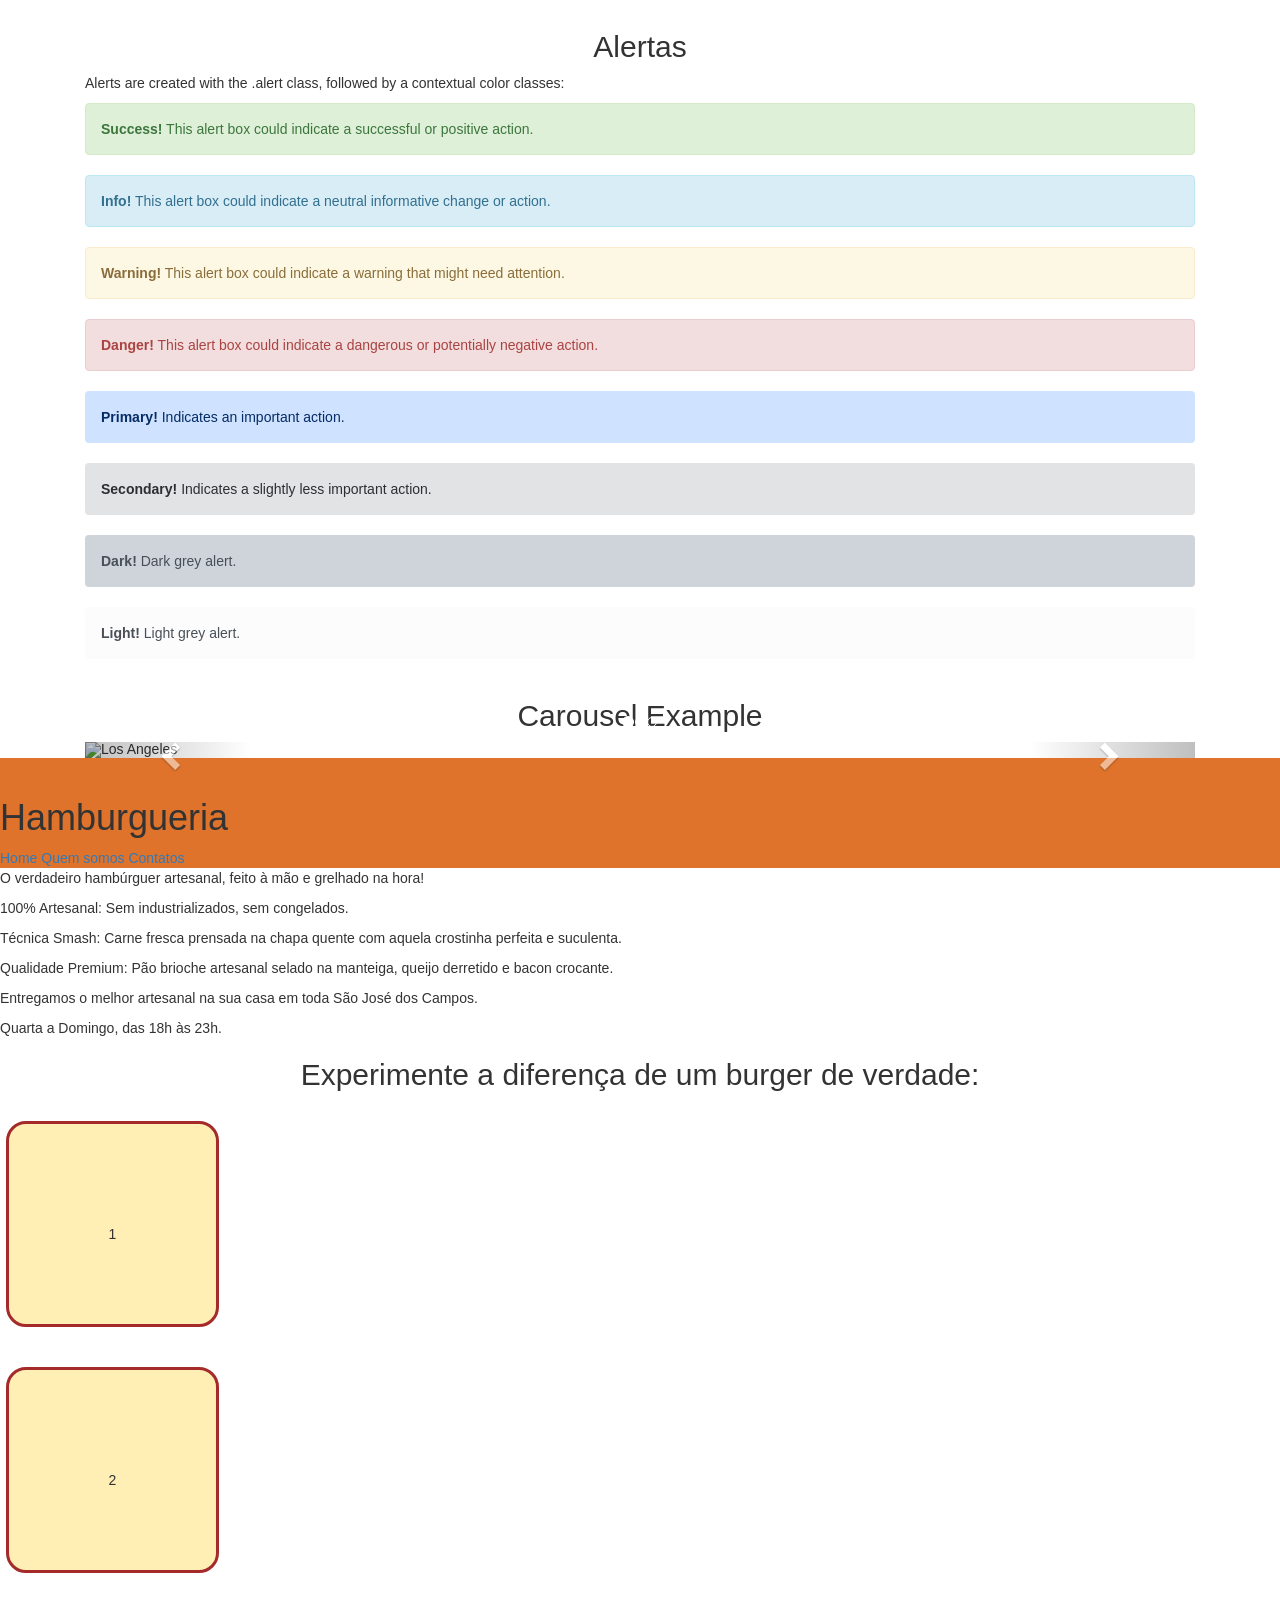
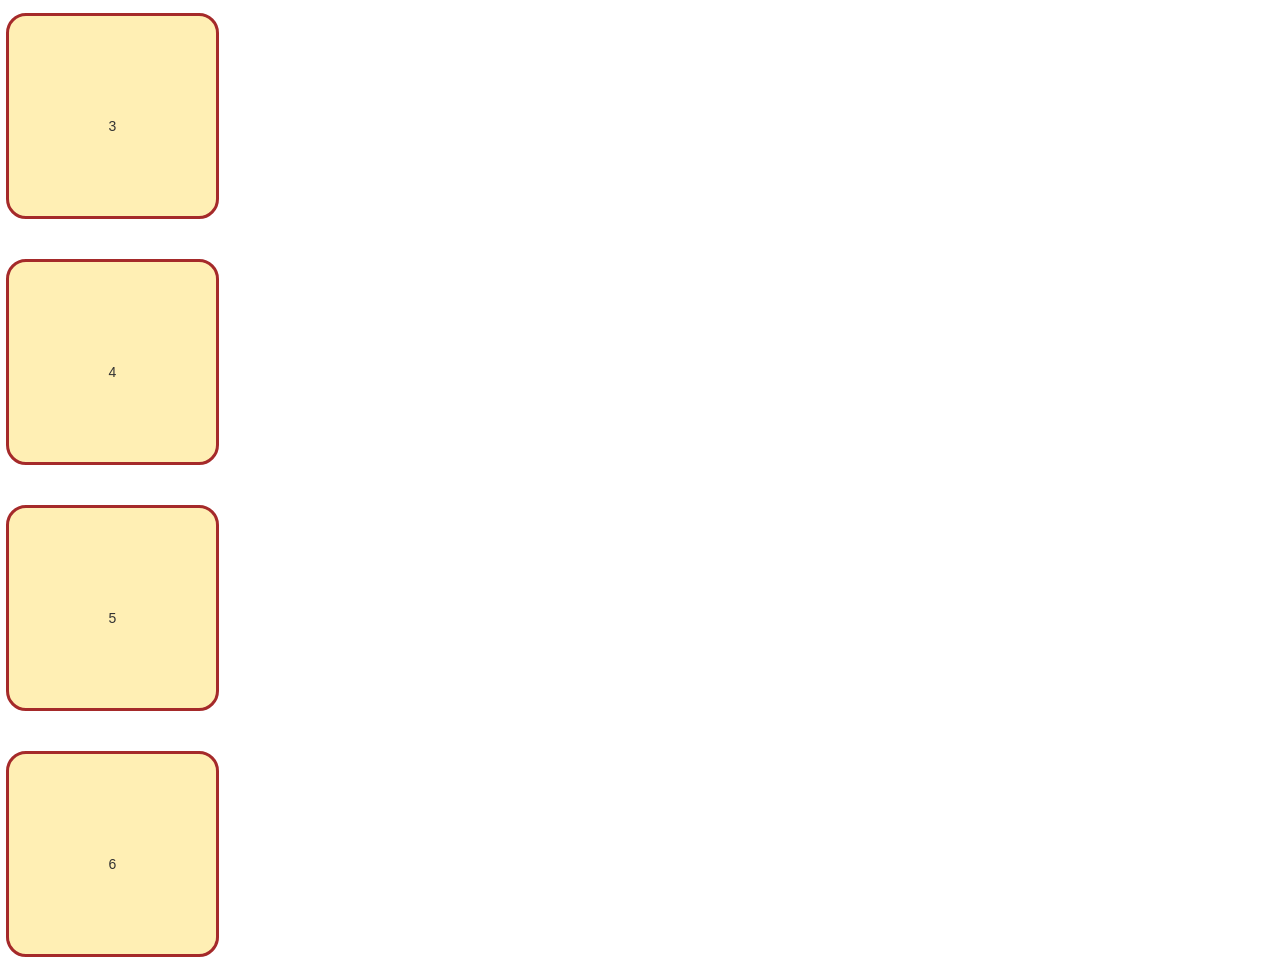
==== index.html @ c80328f2 "adicionando os primeiros bootstrap" ====
<!DOCTYPE html>
<html lang="en">

<head>
    <meta charset="UTF-8">
    <meta name="viewport" content="width=device-width, initial-scale=1.0">
    <title>Document</title>
    <link rel="stylesheet" href="style.css">

    <title>Bootstrap Example</title>
    <meta charset="utf-8">
    <meta name="viewport" content="width=device-width, initial-scale=1">
    <link href="https://cdn.jsdelivr.net/npm/bootstrap@5.3.8/dist/css/bootstrap.min.css" rel="stylesheet">
    <script src="https://cdn.jsdelivr.net/npm/bootstrap@5.3.8/dist/js/bootstrap.bundle.min.js"></script>

    <title>Bootstrap Example</title>
    <meta charset="utf-8">
    <meta name="viewport" content="width=device-width, initial-scale=1">
    <link rel="stylesheet" href="https://maxcdn.bootstrapcdn.com/bootstrap/3.4.1/css/bootstrap.min.css">
    <script src="https://ajax.googleapis.com/ajax/libs/jquery/3.7.1/jquery.min.js"></script>
    <script src="https://maxcdn.bootstrapcdn.com/bootstrap/3.4.1/js/bootstrap.min.js"></script>
</head>

<body>
    <div class="container mt-3">
        <h2>Alertas</h2>
        <p>Alerts are created with the .alert class, followed by a contextual color classes:</p>
        <div class="alert alert-success">
            <strong>Success!</strong> This alert box could indicate a successful or positive action.
        </div>
        <div class="alert alert-info">
            <strong>Info!</strong> This alert box could indicate a neutral informative change or action.
        </div>
        <div class="alert alert-warning">
            <strong>Warning!</strong> This alert box could indicate a warning that might need attention.
        </div>
        <div class="alert alert-danger">
            <strong>Danger!</strong> This alert box could indicate a dangerous or potentially negative action.
        </div>
        <div class="alert alert-primary">
            <strong>Primary!</strong> Indicates an important action.
        </div>
        <div class="alert alert-secondary">
            <strong>Secondary!</strong> Indicates a slightly less important action.
        </div>
        <div class="alert alert-dark">
            <strong>Dark!</strong> Dark grey alert.
        </div>
        <div class="alert alert-light">
            <strong>Light!</strong> Light grey alert.
        </div>
    </div>

    <div class="container">
        <h2>Carousel Example</h2>
        <div id="myCarousel" class="carousel slide" data-ride="carousel">
            <!-- Indicators -->
            <ol class="carousel-indicators">
                <li data-target="#myCarousel" data-slide-to="0" class="active"></li>
                <li data-target="#myCarousel" data-slide-to="1"></li>
                <li data-target="#myCarousel" data-slide-to="2"></li>
            </ol>

            <!-- Wrapper for slides -->
            <div class="carousel-inner">

                <div class="item active">
                    <img src="la.jpg" alt="Los Angeles" style="width:100%;">
                    <div class="carousel-caption">
                        <h3>Los Angeles</h3>
                        <p>LA is always so much fun!</p>
                    </div>
                </div>

                <div class="item">
                    <img src="chicago.jpg" alt="Chicago" style="width:100%;">
                    <div class="carousel-caption">
                        <h3>Chicago</h3>
                        <p>Thank you, Chicago!</p>
                    </div>
                </div>

                <div class="item">
                    <img src="ny.jpg" alt="New York" style="width:100%;">
                    <div class="carousel-caption">
                        <h3>New York</h3>
                        <p>We love the Big Apple!</p>
                    </div>
                </div>

            </div>

            <!-- Left and right controls -->
            <a class="left carousel-control" href="#myCarousel" data-slide="prev">
                <span class="glyphicon glyphicon-chevron-left"></span>
                <span class="sr-only">Previous</span>
            </a>
            <a class="right carousel-control" href="#myCarousel" data-slide="next">
                <span class="glyphicon glyphicon-chevron-right"></span>
                <span class="sr-only">Next</span>
            </a>
        </div>
    </div>

    <header>
        <figure>
            <img src="" alt="">
            <h1>Hamburgueria</h1>
        </figure>
        <nav>
            <a href="#">Home</a>
            <a href="quem_somos.html">Quem somos</a>
            <a href="contatos.html">Contatos</a>
        </nav>
    </header>

    <main>
        <figure>
            <p>O verdadeiro hambúrguer artesanal, feito à mão e grelhado na hora!</p>
            <p>100% Artesanal: Sem industrializados, sem congelados.</p>
            <p>Técnica Smash: Carne fresca prensada na chapa quente com aquela crostinha perfeita e suculenta.</p>
            <p>Qualidade Premium: Pão brioche artesanal selado na manteiga, queijo derretido e bacon crocante.</p>
            <p>Entregamos o melhor artesanal na sua casa em toda São José dos Campos.</p>
            <p>Quarta a Domingo, das 18h às 23h.</p>
            <h2>Experimente a diferença de um burger de verdade:</h2>
        </figure>

        <section class="cards">
            <div>
                1
            </div>
            <div>
                2
            </div>
            <div>
                3
            </div>
            <div>
                4
            </div>
            <div>
                5
            </div>
            <div>
                6
            </div>
        </section>



    </main>

</body>

</html>
---- style.css ----
body{
    background-color: rgb(255, 254, 209);
    border: 2px;
    max-width: 100%;
    margin: 0 auto; 
}

header{
    background-color: rgb(223, 115, 43);
    display: flex;
    justify-content: space-between;
    align-items: center;
}

nav{
    color: black;
}

h1{ /* aqui é o título Hamburgueria*/
    display: center;
    margin: 40px
}

section > div{
    background-color: rgb(255, 239, 180);
    border: 3px solid brown;
    padding: 100px;
    margin: 20px;
    height: 50px; 
    border-radius: 20px;
    text-align: center;
}

.cards{
    display: flex;
    justify-content: center;
    flex-wrap: wrap;
    max-width: 225px;
}

h2{
    text-align: center;
}
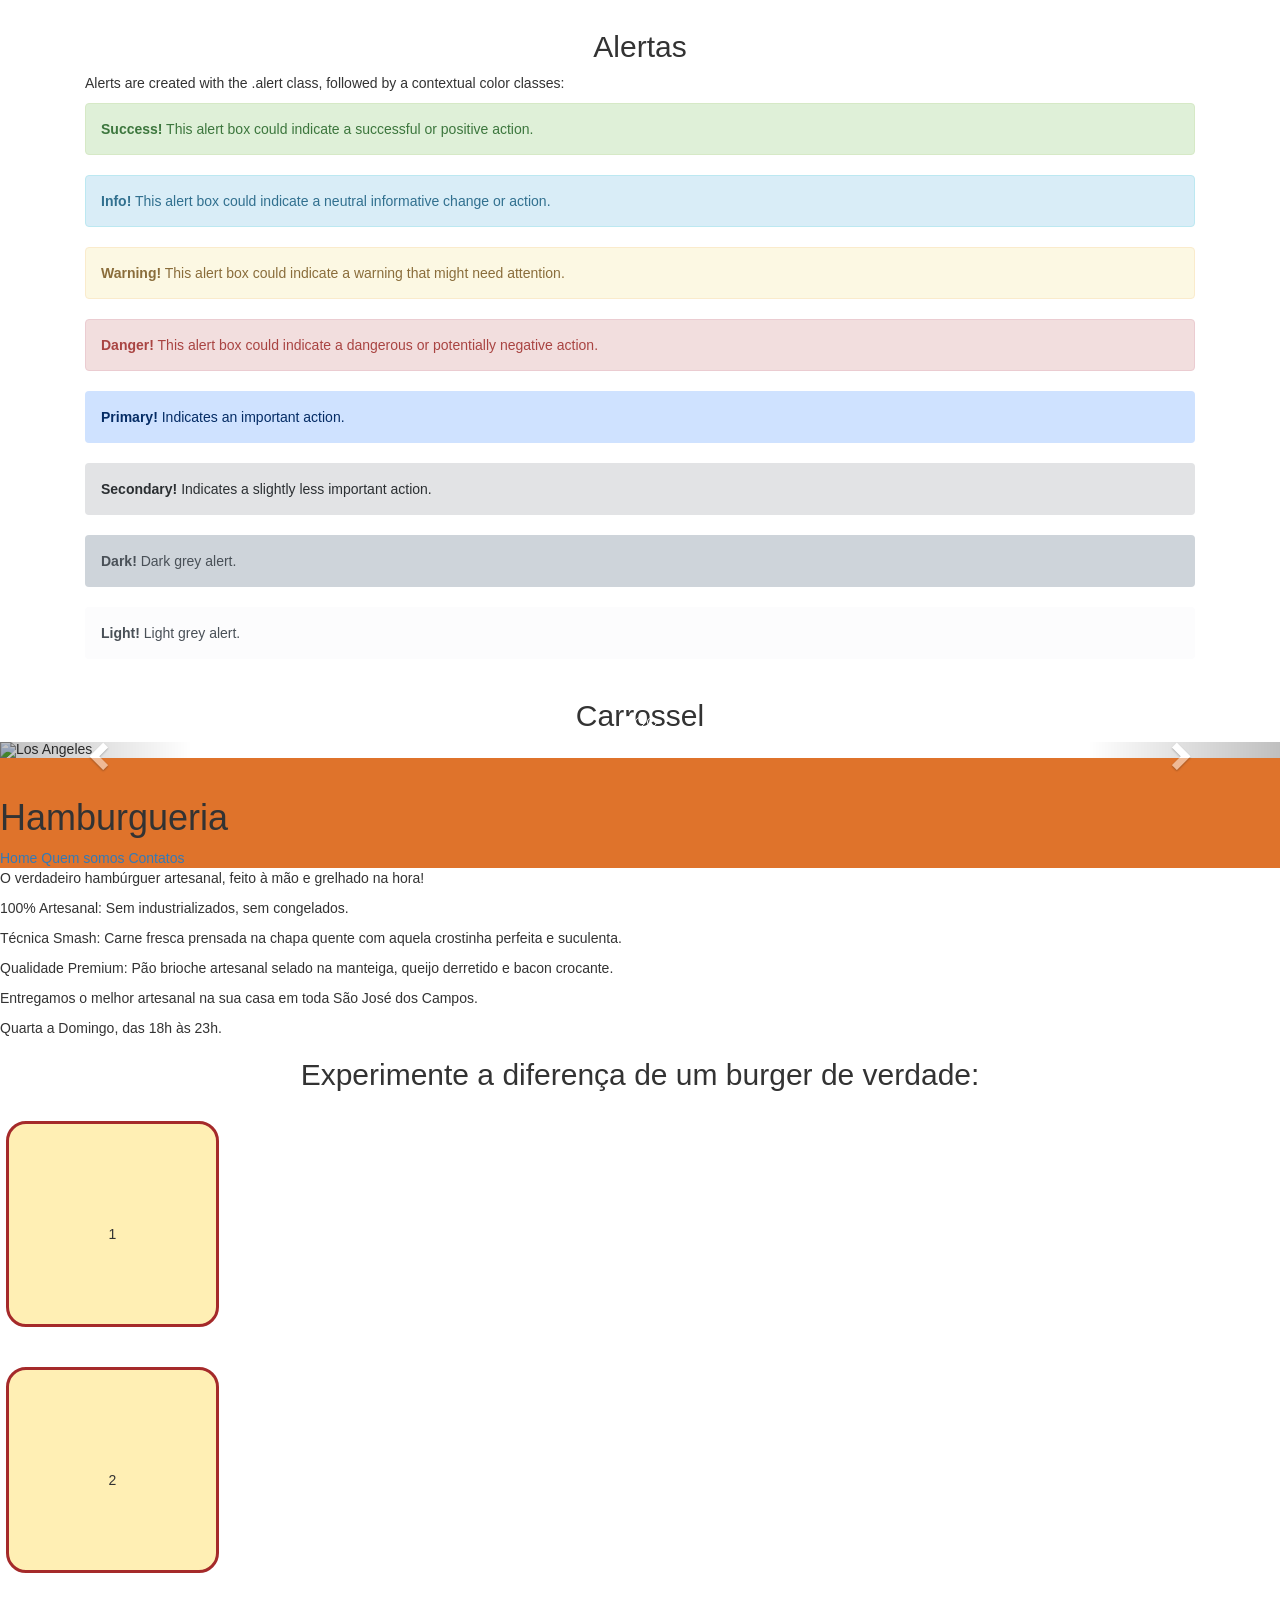
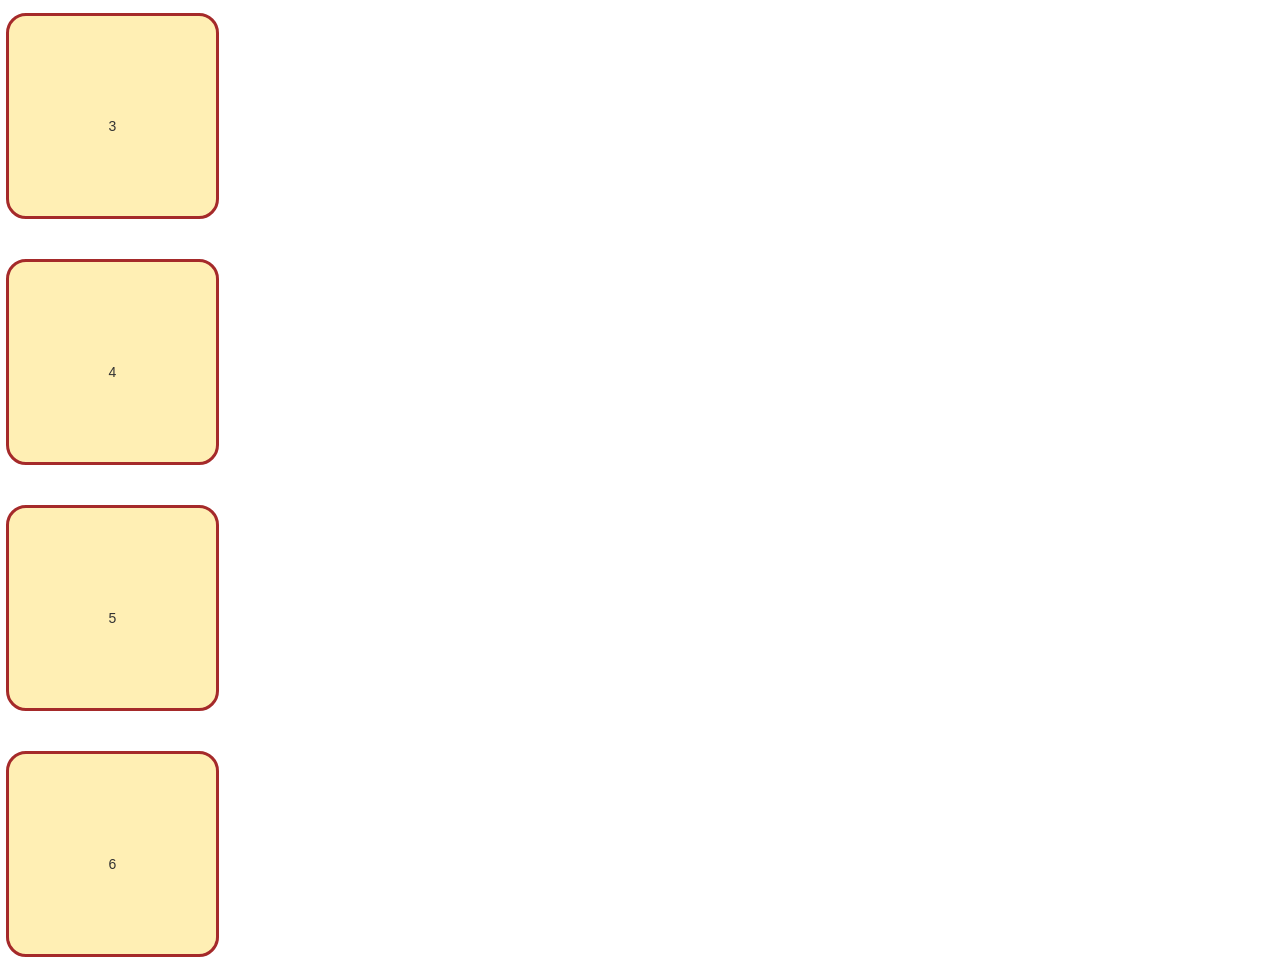
==== commit cc9ad550: "atualização" ====
--- a/index.html
+++ b/index.html
@@ -30,7 +30,7 @@
         </div>
         <div class="alert alert-info">
             <strong>Info!</strong> This alert box could indicate a neutral informative change or action.
-        </div>
+        </div> 
         <div class="alert alert-warning">
             <strong>Warning!</strong> This alert box could indicate a warning that might need attention.
         </div>
@@ -44,15 +44,15 @@
             <strong>Secondary!</strong> Indicates a slightly less important action.
         </div>
         <div class="alert alert-dark">
-            <strong>Dark!</strong> Dark grey alert.
+            <strong>Dark!</strong> Dark grey alert. 
         </div>
         <div class="alert alert-light">
             <strong>Light!</strong> Light grey alert.
         </div>
     </div>
 
-    <div class="container">
-        <h2>Carousel Example</h2>
+    <div class="carrossel"  > 
+        <h2>Carrossel</h2>
         <div id="myCarousel" class="carousel slide" data-ride="carousel">
             <!-- Indicators -->
             <ol class="carousel-indicators">
@@ -114,7 +114,7 @@
         </nav>
     </header>
 
-    <main>
+    <main> 
         <figure>
             <p>O verdadeiro hambúrguer artesanal, feito à mão e grelhado na hora!</p>
             <p>100% Artesanal: Sem industrializados, sem congelados.</p>
--- a/style.css
+++ b/style.css
@@ -15,6 +15,8 @@
 nav{
     color: black;
 }
+
+/*body.carrossel{}*/
 
 h1{ /* aqui é o título Hamburgueria*/
     display: center;
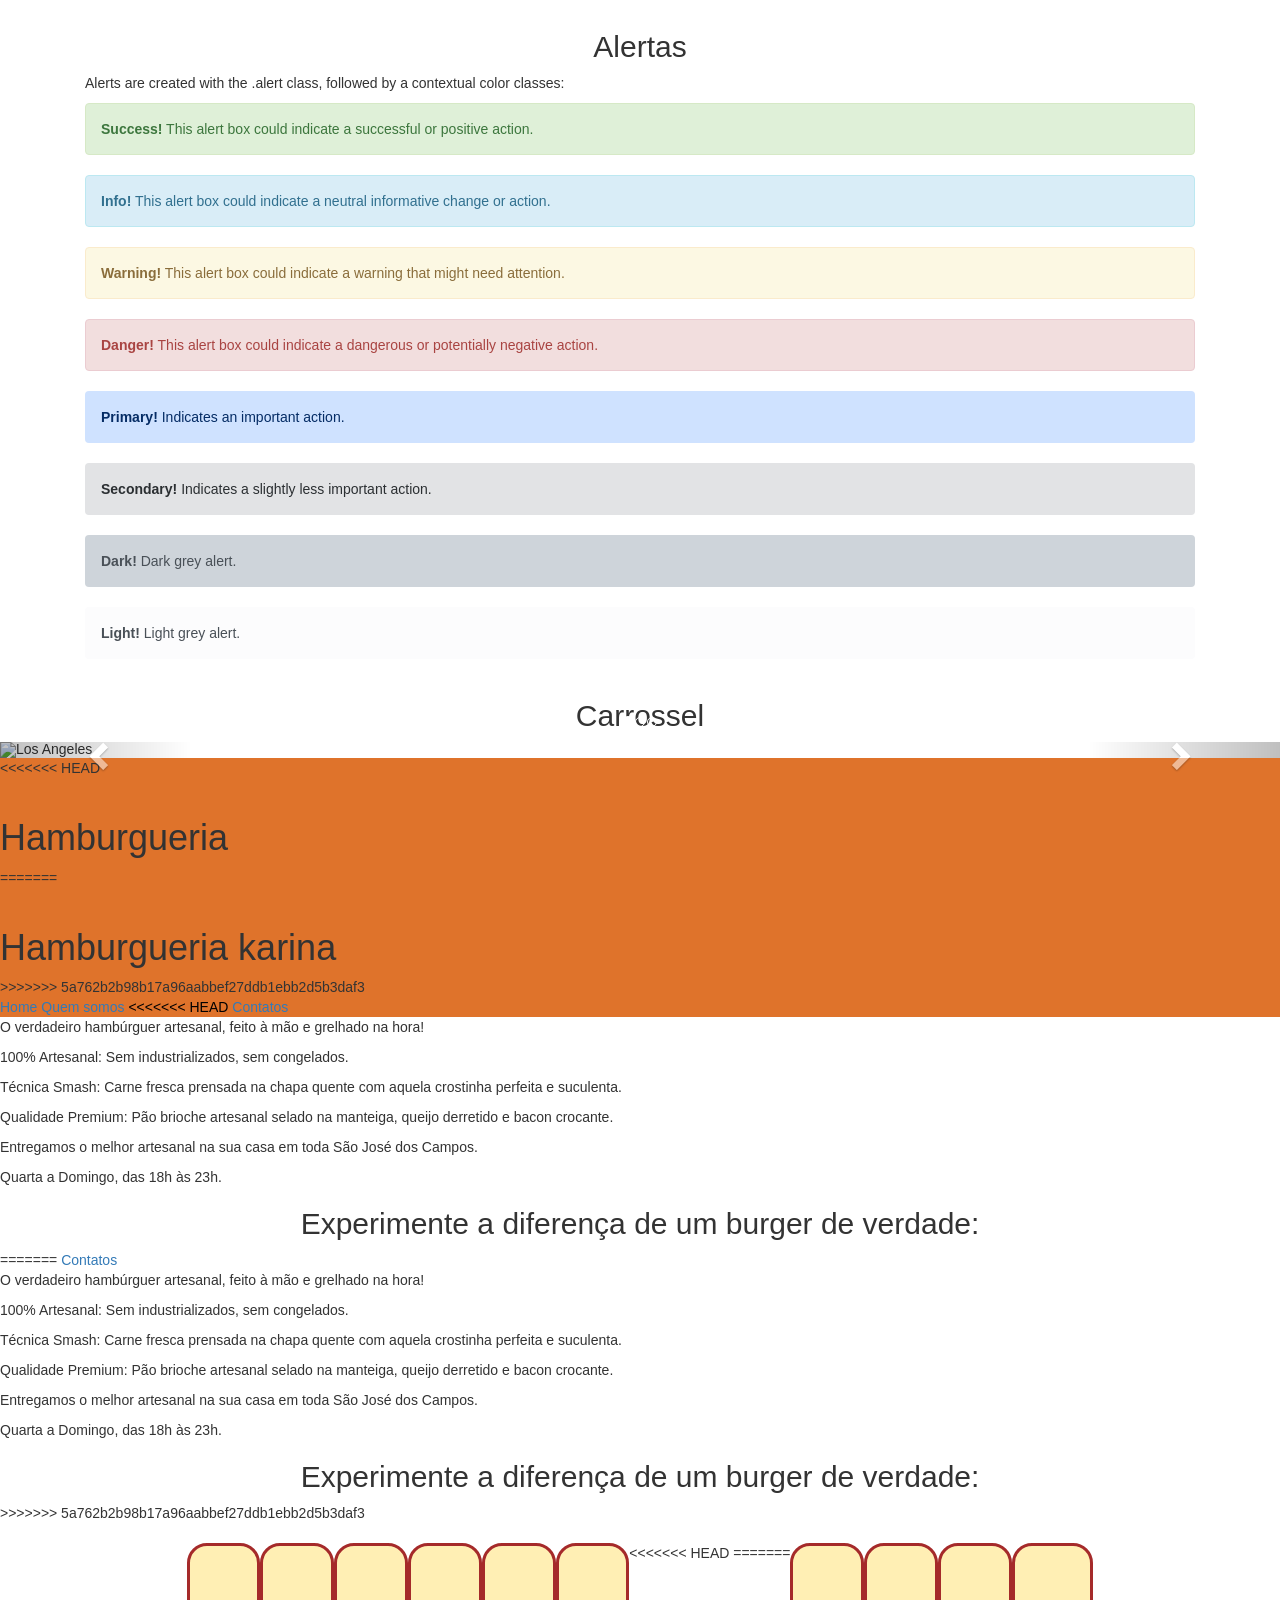
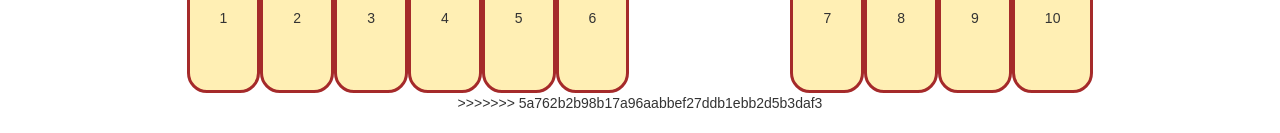
==== commit 987d2ef1: "resolvendo conflitos mantendo codespaces" ====
--- a/index.html
+++ b/index.html
@@ -103,13 +103,20 @@
     </div>
 
     <header>
+<<<<<<< HEAD
         <figure>
             <img src="" alt="">
             <h1>Hamburgueria</h1>
+=======
+        <figure> 
+            <img src="" alt=""> 
+            <h1>Hamburgueria karina</h1>
+>>>>>>> 5a762b2b98b17a96aabbef27ddb1ebb2d5b3daf3
         </figure>
         <nav>
             <a href="#">Home</a>
             <a href="quem_somos.html">Quem somos</a>
+<<<<<<< HEAD
             <a href="contatos.html">Contatos</a>
         </nav>
     </header>
@@ -125,6 +132,22 @@
             <h2>Experimente a diferença de um burger de verdade:</h2>
         </figure>
 
+=======
+            <a href="contatos.html">Contatos</a>    
+        </nav>
+    </header>
+    <main>
+        <figure>
+            <p>O verdadeiro hambúrguer artesanal, feito à mão e grelhado na hora!</p>
+            <p>100% Artesanal: Sem industrializados, sem congelados.</p>
+            <p>Técnica Smash: Carne fresca prensada na chapa quente com aquela crostinha perfeita e suculenta.</p>
+            <p>Qualidade Premium: Pão brioche artesanal selado na manteiga, queijo derretido e bacon crocante.</p>
+            <p>Entregamos o melhor artesanal na sua casa em toda São José dos Campos.</p>
+            <p>Quarta a Domingo, das 18h às 23h.</p>
+            <h2>Experimente a diferença de um burger de verdade:</h2>
+        </figure> 
+
+>>>>>>> 5a762b2b98b17a96aabbef27ddb1ebb2d5b3daf3
         <section class="cards">
             <div>
                 1
@@ -144,6 +167,21 @@
             <div>
                 6
             </div>
+<<<<<<< HEAD
+=======
+            <div>
+                7
+            </div>
+            <div>
+                8
+            </div>
+            <div>
+                9
+            </div>
+            <div>
+                10
+            </div>
+>>>>>>> 5a762b2b98b17a96aabbef27ddb1ebb2d5b3daf3
         </section>
 
 
--- a/style.css
+++ b/style.css
@@ -16,8 +16,11 @@
     color: black;
 }
 
+<<<<<<< HEAD
 /*body.carrossel{}*/
 
+=======
+>>>>>>> 5a762b2b98b17a96aabbef27ddb1ebb2d5b3daf3
 h1{ /* aqui é o título Hamburgueria*/
     display: center;
     margin: 40px
@@ -26,20 +29,42 @@
 section > div{
     background-color: rgb(255, 239, 180);
     border: 3px solid brown;
+<<<<<<< HEAD
     padding: 100px;
+=======
+>>>>>>> 5a762b2b98b17a96aabbef27ddb1ebb2d5b3daf3
     margin: 20px;
     height: 50px; 
     border-radius: 20px;
     text-align: center;
+<<<<<<< HEAD
+=======
+    width: 150px;
+    height: 150px; 
+    padding: 30px; 
+    display: flex;
+    align-items: center; 
+    justify-content: center; 
+>>>>>>> 5a762b2b98b17a96aabbef27ddb1ebb2d5b3daf3
 }
 
 .cards{
     display: flex;
     justify-content: center;
     flex-wrap: wrap;
+<<<<<<< HEAD
     max-width: 225px;
+=======
+    gap: 20px; 
+    margin: 0 auto;
+    padding: 20px;
+>>>>>>> 5a762b2b98b17a96aabbef27ddb1ebb2d5b3daf3
 }
 
 h2{
     text-align: center;
-}+<<<<<<< HEAD
+}
+=======
+}
+>>>>>>> 5a762b2b98b17a96aabbef27ddb1ebb2d5b3daf3
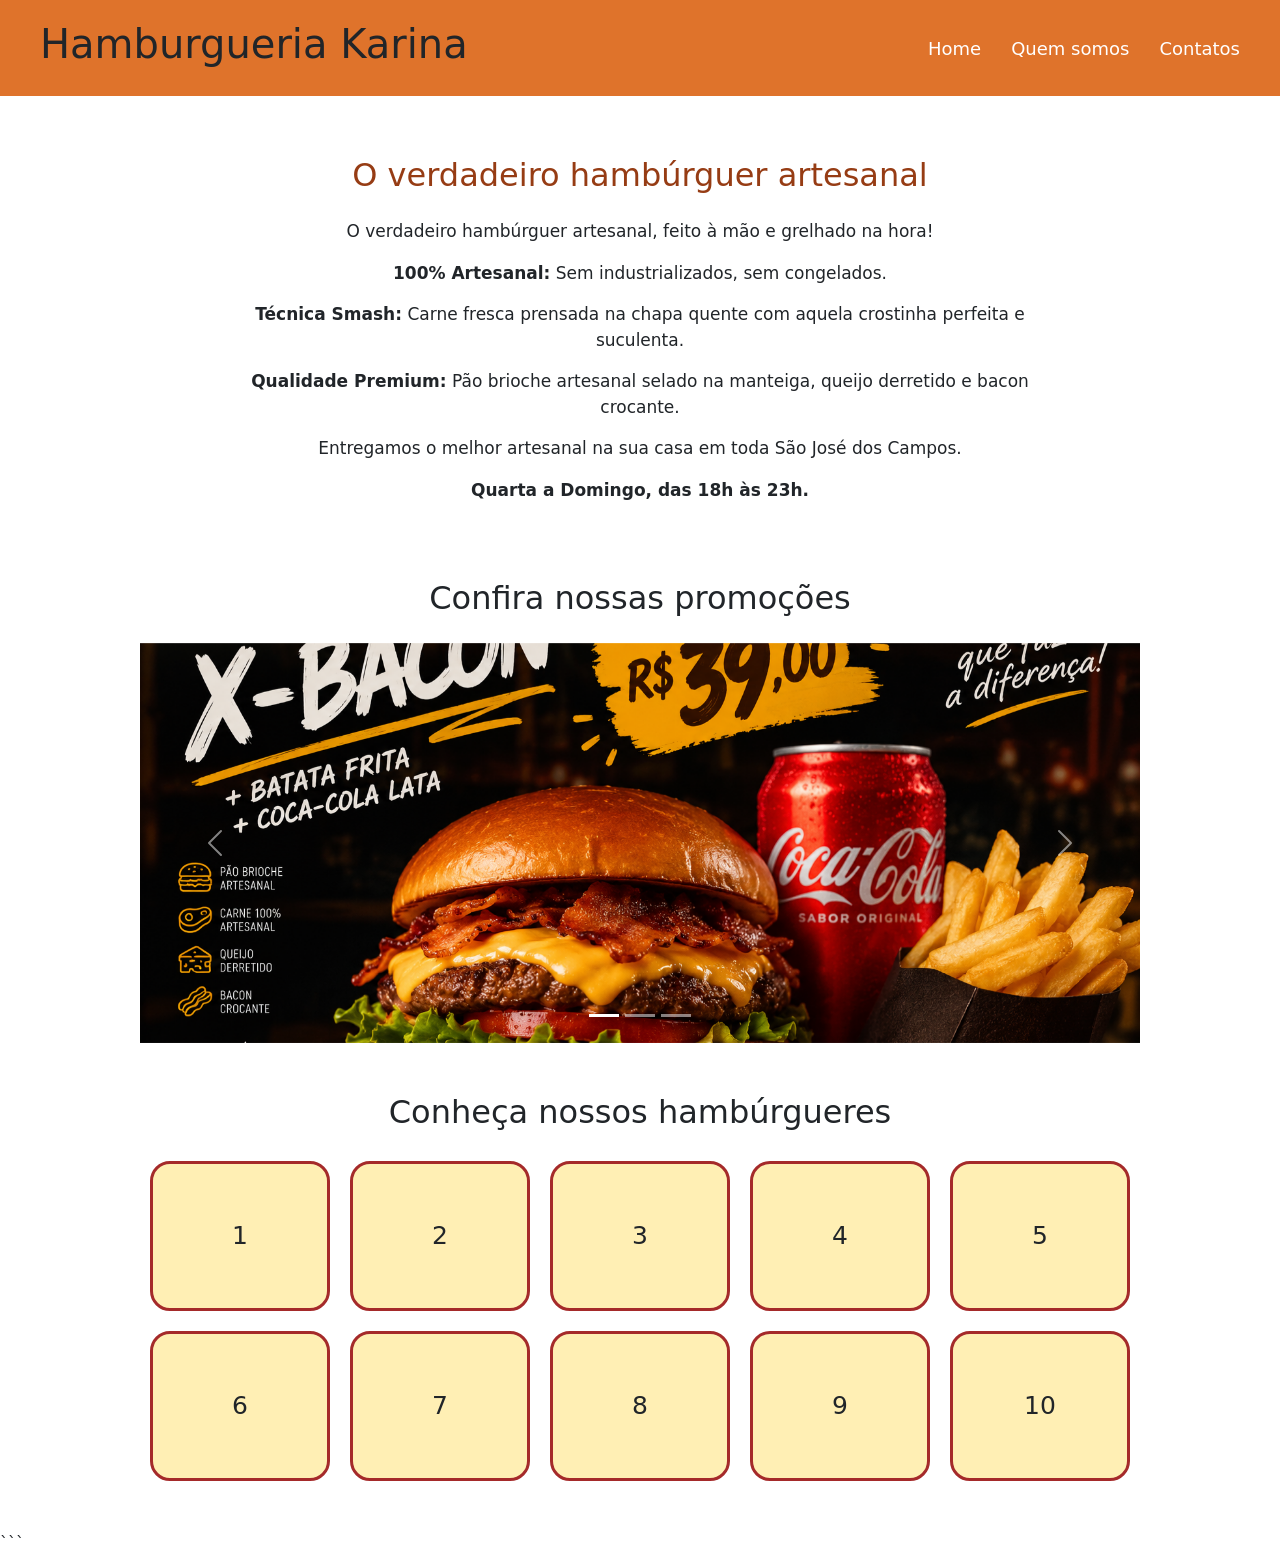
==== commit 8aee4870: "img" ====
--- a/index.html
+++ b/index.html
@@ -1,193 +1,137 @@
 <!DOCTYPE html>
-<html lang="en">
+
+<html lang="pt-br">
 
 <head>
     <meta charset="UTF-8">
     <meta name="viewport" content="width=device-width, initial-scale=1.0">
-    <title>Document</title>
-    <link rel="stylesheet" href="style.css">
 
-    <title>Bootstrap Example</title>
-    <meta charset="utf-8">
-    <meta name="viewport" content="width=device-width, initial-scale=1">
-    <link href="https://cdn.jsdelivr.net/npm/bootstrap@5.3.8/dist/css/bootstrap.min.css" rel="stylesheet">
-    <script src="https://cdn.jsdelivr.net/npm/bootstrap@5.3.8/dist/js/bootstrap.bundle.min.js"></script>
 
-    <title>Bootstrap Example</title>
-    <meta charset="utf-8">
-    <meta name="viewport" content="width=device-width, initial-scale=1">
-    <link rel="stylesheet" href="https://maxcdn.bootstrapcdn.com/bootstrap/3.4.1/css/bootstrap.min.css">
-    <script src="https://ajax.googleapis.com/ajax/libs/jquery/3.7.1/jquery.min.js"></script>
-    <script src="https://maxcdn.bootstrapcdn.com/bootstrap/3.4.1/js/bootstrap.min.js"></script>
+<title>Hamburgueria</title>
+
+<link rel="stylesheet" href="style.css">
+
+<!-- Bootstrap -->
+<link href="https://cdn.jsdelivr.net/npm/bootstrap@5.3.8/dist/css/bootstrap.min.css" rel="stylesheet" >
+
+<script src="https://cdn.jsdelivr.net/npm/bootstrap@5.3.8/dist/js/bootstrap.bundle.min.js"></script>
+
 </head>
 
 <body>
-    <div class="container mt-3">
-        <h2>Alertas</h2>
-        <p>Alerts are created with the .alert class, followed by a contextual color classes:</p>
-        <div class="alert alert-success">
-            <strong>Success!</strong> This alert box could indicate a successful or positive action.
-        </div>
-        <div class="alert alert-info">
-            <strong>Info!</strong> This alert box could indicate a neutral informative change or action.
-        </div> 
-        <div class="alert alert-warning">
-            <strong>Warning!</strong> This alert box could indicate a warning that might need attention.
-        </div>
-        <div class="alert alert-danger">
-            <strong>Danger!</strong> This alert box could indicate a dangerous or potentially negative action.
-        </div>
-        <div class="alert alert-primary">
-            <strong>Primary!</strong> Indicates an important action.
-        </div>
-        <div class="alert alert-secondary">
-            <strong>Secondary!</strong> Indicates a slightly less important action.
-        </div>
-        <div class="alert alert-dark">
-            <strong>Dark!</strong> Dark grey alert. 
-        </div>
-        <div class="alert alert-light">
-            <strong>Light!</strong> Light grey alert.
-        </div>
+
+<header>
+
+    <div class="logo">
+        <h1>Hamburgueria Karina</h1>
     </div>
 
-    <div class="carrossel"  > 
-        <h2>Carrossel</h2>
-        <div id="myCarousel" class="carousel slide" data-ride="carousel">
-            <!-- Indicators -->
-            <ol class="carousel-indicators">
-                <li data-target="#myCarousel" data-slide-to="0" class="active"></li>
-                <li data-target="#myCarousel" data-slide-to="1"></li>
-                <li data-target="#myCarousel" data-slide-to="2"></li>
-            </ol>
+    <nav>
+        <a href="index.html">Home</a>
+        <a href="quem_somos.html">Quem somos</a>
+        <a href="contatos.html">Contatos</a>
+    </nav>
 
-            <!-- Wrapper for slides -->
+</header>
+
+
+<main>
+
+    <section class="apresentacao">
+
+        <h2>O verdadeiro hambúrguer artesanal</h2>
+
+        <p>O verdadeiro hambúrguer artesanal, feito à mão e grelhado na hora!</p>
+
+        <p><strong>100% Artesanal:</strong> Sem industrializados, sem congelados.</p>
+
+        <p><strong>Técnica Smash:</strong> Carne fresca prensada na chapa quente com aquela crostinha perfeita e suculenta.</p>
+
+        <p><strong>Qualidade Premium:</strong> Pão brioche artesanal selado na manteiga, queijo derretido e bacon crocante.</p>
+
+        <p>Entregamos o melhor artesanal na sua casa em toda São José dos Campos.</p>
+
+        <p><strong>Quarta a Domingo, das 18h às 23h.</strong></p>
+
+    </section>
+
+
+    <section class="carrossel">
+
+        <h2>Confira nossas promoções</h2>
+
+        <div id="myCarousel" class="carousel slide" data-bs-ride="carousel">
+
+            <div class="carousel-indicators">
+
+                <button type="button" data-bs-target="#myCarousel" data-bs-slide-to="0" class="active"></button>
+
+                <button type="button" data-bs-target="#myCarousel" data-bs-slide-to="1"></button>
+
+                <button type="button" data-bs-target="#myCarousel" data-bs-slide-to="2"></button>
+
+            </div>
+
+
             <div class="carousel-inner">
 
-                <div class="item active">
-                    <img src="la.jpg" alt="Los Angeles" style="width:100%;">
-                    <div class="carousel-caption">
-                        <h3>Los Angeles</h3>
-                        <p>LA is always so much fun!</p>
-                    </div>
+                <div class="carousel-item active">
+                    <img src="./img/promo1.png" class="d-block w-100" alt="Promoção de hambúrguer">
                 </div>
 
-                <div class="item">
-                    <img src="chicago.jpg" alt="Chicago" style="width:100%;">
-                    <div class="carousel-caption">
-                        <h3>Chicago</h3>
-                        <p>Thank you, Chicago!</p>
-                    </div>
+                <div class="carousel-item">
+                    <img src="./img/promo2.png" class="d-block w-100" alt="Promoção de hambúrguer">
                 </div>
 
-                <div class="item">
-                    <img src="ny.jpg" alt="New York" style="width:100%;">
-                    <div class="carousel-caption">
-                        <h3>New York</h3>
-                        <p>We love the Big Apple!</p>
-                    </div>
+                <div class="carousel-item">
+                    <img src="ny.jpg" class="d-block w-100" alt="Promoção de hambúrguer">
                 </div>
 
             </div>
 
-            <!-- Left and right controls -->
-            <a class="left carousel-control" href="#myCarousel" data-slide="prev">
-                <span class="glyphicon glyphicon-chevron-left"></span>
-                <span class="sr-only">Previous</span>
-            </a>
-            <a class="right carousel-control" href="#myCarousel" data-slide="next">
-                <span class="glyphicon glyphicon-chevron-right"></span>
-                <span class="sr-only">Next</span>
-            </a>
-        </div>
-    </div>
 
-    <header>
-<<<<<<< HEAD
-        <figure>
-            <img src="" alt="">
-            <h1>Hamburgueria</h1>
-=======
-        <figure> 
-            <img src="" alt=""> 
-            <h1>Hamburgueria karina</h1>
->>>>>>> 5a762b2b98b17a96aabbef27ddb1ebb2d5b3daf3
-        </figure>
-        <nav>
-            <a href="#">Home</a>
-            <a href="quem_somos.html">Quem somos</a>
-<<<<<<< HEAD
-            <a href="contatos.html">Contatos</a>
-        </nav>
-    </header>
+            <button class="carousel-control-prev" type="button" data-bs-target="#myCarousel" data-bs-slide="prev">
 
-    <main> 
-        <figure>
-            <p>O verdadeiro hambúrguer artesanal, feito à mão e grelhado na hora!</p>
-            <p>100% Artesanal: Sem industrializados, sem congelados.</p>
-            <p>Técnica Smash: Carne fresca prensada na chapa quente com aquela crostinha perfeita e suculenta.</p>
-            <p>Qualidade Premium: Pão brioche artesanal selado na manteiga, queijo derretido e bacon crocante.</p>
-            <p>Entregamos o melhor artesanal na sua casa em toda São José dos Campos.</p>
-            <p>Quarta a Domingo, das 18h às 23h.</p>
-            <h2>Experimente a diferença de um burger de verdade:</h2>
-        </figure>
+                <span class="carousel-control-prev-icon"></span>
 
-=======
-            <a href="contatos.html">Contatos</a>    
-        </nav>
-    </header>
-    <main>
-        <figure>
-            <p>O verdadeiro hambúrguer artesanal, feito à mão e grelhado na hora!</p>
-            <p>100% Artesanal: Sem industrializados, sem congelados.</p>
-            <p>Técnica Smash: Carne fresca prensada na chapa quente com aquela crostinha perfeita e suculenta.</p>
-            <p>Qualidade Premium: Pão brioche artesanal selado na manteiga, queijo derretido e bacon crocante.</p>
-            <p>Entregamos o melhor artesanal na sua casa em toda São José dos Campos.</p>
-            <p>Quarta a Domingo, das 18h às 23h.</p>
-            <h2>Experimente a diferença de um burger de verdade:</h2>
-        </figure> 
-
->>>>>>> 5a762b2b98b17a96aabbef27ddb1ebb2d5b3daf3
-        <section class="cards">
-            <div>
-                1
-            </div>
-            <div>
-                2
-            </div>
-            <div>
-                3
-            </div>
-            <div>
-                4
-            </div>
-            <div>
-                5
-            </div>
-            <div>
-                6
-            </div>
-<<<<<<< HEAD
-=======
-            <div>
-                7
-            </div>
-            <div>
-                8
-            </div>
-            <div>
-                9
-            </div>
-            <div>
-                10
-            </div>
->>>>>>> 5a762b2b98b17a96aabbef27ddb1ebb2d5b3daf3
-        </section>
+            </button>
 
 
+            <button class="carousel-control-next" type="button" data-bs-target="#myCarousel" data-bs-slide="next">
 
-    </main>
+                <span class="carousel-control-next-icon"></span>
+
+            </button>
+
+        </div>
+
+    </section>
+
+
+    <section class="produtos">
+
+        <h2>Conheça nossos hambúrgueres</h2>
+
+        <div class="cards">
+
+            <div>1</div>
+            <div>2</div>
+            <div>3</div>
+            <div>4</div>
+            <div>5</div>
+            <div>6</div>
+            <div>7</div>
+            <div>8</div>
+            <div>9</div>
+            <div>10</div>
+
+        </div>
+
+    </section>
+
+</main>
+```
 
 </body>
 
-</html>+</html>
--- a/style.css
+++ b/style.css
@@ -1,70 +1,108 @@
-body{
-    background-color: rgb(255, 254, 209);
-    border: 2px;
-    max-width: 100%;
-    margin: 0 auto; 
+body {
+background-color: rgb(255, 254, 209);
+margin: 0;
+font-family: Arial, sans-serif;
 }
 
-header{
-    background-color: rgb(223, 115, 43);
-    display: flex;
-    justify-content: space-between;
-    align-items: center;
+/* CABEÇALHO */
+
+header {
+background-color: rgb(223, 115, 43);
+display: flex;
+justify-content: space-between;
+align-items: center;
+padding: 20px 40px;
 }
 
-nav{
-    color: black;
+h1 {
+margin: 0;
+color: white;
 }
 
-<<<<<<< HEAD
-/*body.carrossel{}*/
-
-=======
->>>>>>> 5a762b2b98b17a96aabbef27ddb1ebb2d5b3daf3
-h1{ /* aqui é o título Hamburgueria*/
-    display: center;
-    margin: 40px
+nav a {
+color: white;
+text-decoration: none;
+margin-left: 25px;
+font-size: 18px;
 }
 
-section > div{
-    background-color: rgb(255, 239, 180);
-    border: 3px solid brown;
-<<<<<<< HEAD
-    padding: 100px;
-=======
->>>>>>> 5a762b2b98b17a96aabbef27ddb1ebb2d5b3daf3
-    margin: 20px;
-    height: 50px; 
-    border-radius: 20px;
-    text-align: center;
-<<<<<<< HEAD
-=======
-    width: 150px;
-    height: 150px; 
-    padding: 30px; 
-    display: flex;
-    align-items: center; 
-    justify-content: center; 
->>>>>>> 5a762b2b98b17a96aabbef27ddb1ebb2d5b3daf3
+nav a:hover {
+text-decoration: underline;
 }
 
-.cards{
-    display: flex;
-    justify-content: center;
-    flex-wrap: wrap;
-<<<<<<< HEAD
-    max-width: 225px;
-=======
-    gap: 20px; 
-    margin: 0 auto;
-    padding: 20px;
->>>>>>> 5a762b2b98b17a96aabbef27ddb1ebb2d5b3daf3
+/* APRESENTAÇÃO */
+
+.apresentacao {
+text-align: center;
+max-width: 900px;
+margin: 40px auto;
+padding: 20px;
 }
 
-h2{
-    text-align: center;
-<<<<<<< HEAD
+.apresentacao h2 {
+color: rgb(150, 60, 20);
+margin-bottom: 25px;
 }
-=======
+
+.apresentacao p {
+font-size: 17px;
+line-height: 1.5;
 }
->>>>>>> 5a762b2b98b17a96aabbef27ddb1ebb2d5b3daf3
+
+/* CARROSSEL */
+
+.carrossel {
+max-width: 1000px;
+margin: 40px auto;
+}
+
+.carrossel h2 {
+text-align: center;
+margin-bottom: 25px;
+}
+
+.carrossel img {
+height: 400px;
+object-fit: cover;
+}
+
+/* PRODUTOS */
+
+.produtos {
+text-align: center;
+margin: 50px auto;
+}
+
+.produtos h2 {
+margin-bottom: 30px;
+}
+
+.cards {
+display: flex;
+justify-content: center;
+flex-wrap: wrap;
+max-width: 1000px;
+margin: auto;
+gap: 20px;
+}
+
+.cards div {
+background-color: rgb(255, 239, 180);
+border: 3px solid brown;
+width: 180px;
+height: 150px;
+border-radius: 20px;
+
+display: flex;
+justify-content: center;
+align-items: center;
+
+font-size: 25px;
+
+}
+
+/* EFEITO NOS CARDS */
+
+.cards div:hover {
+transform: scale(1.03);
+}
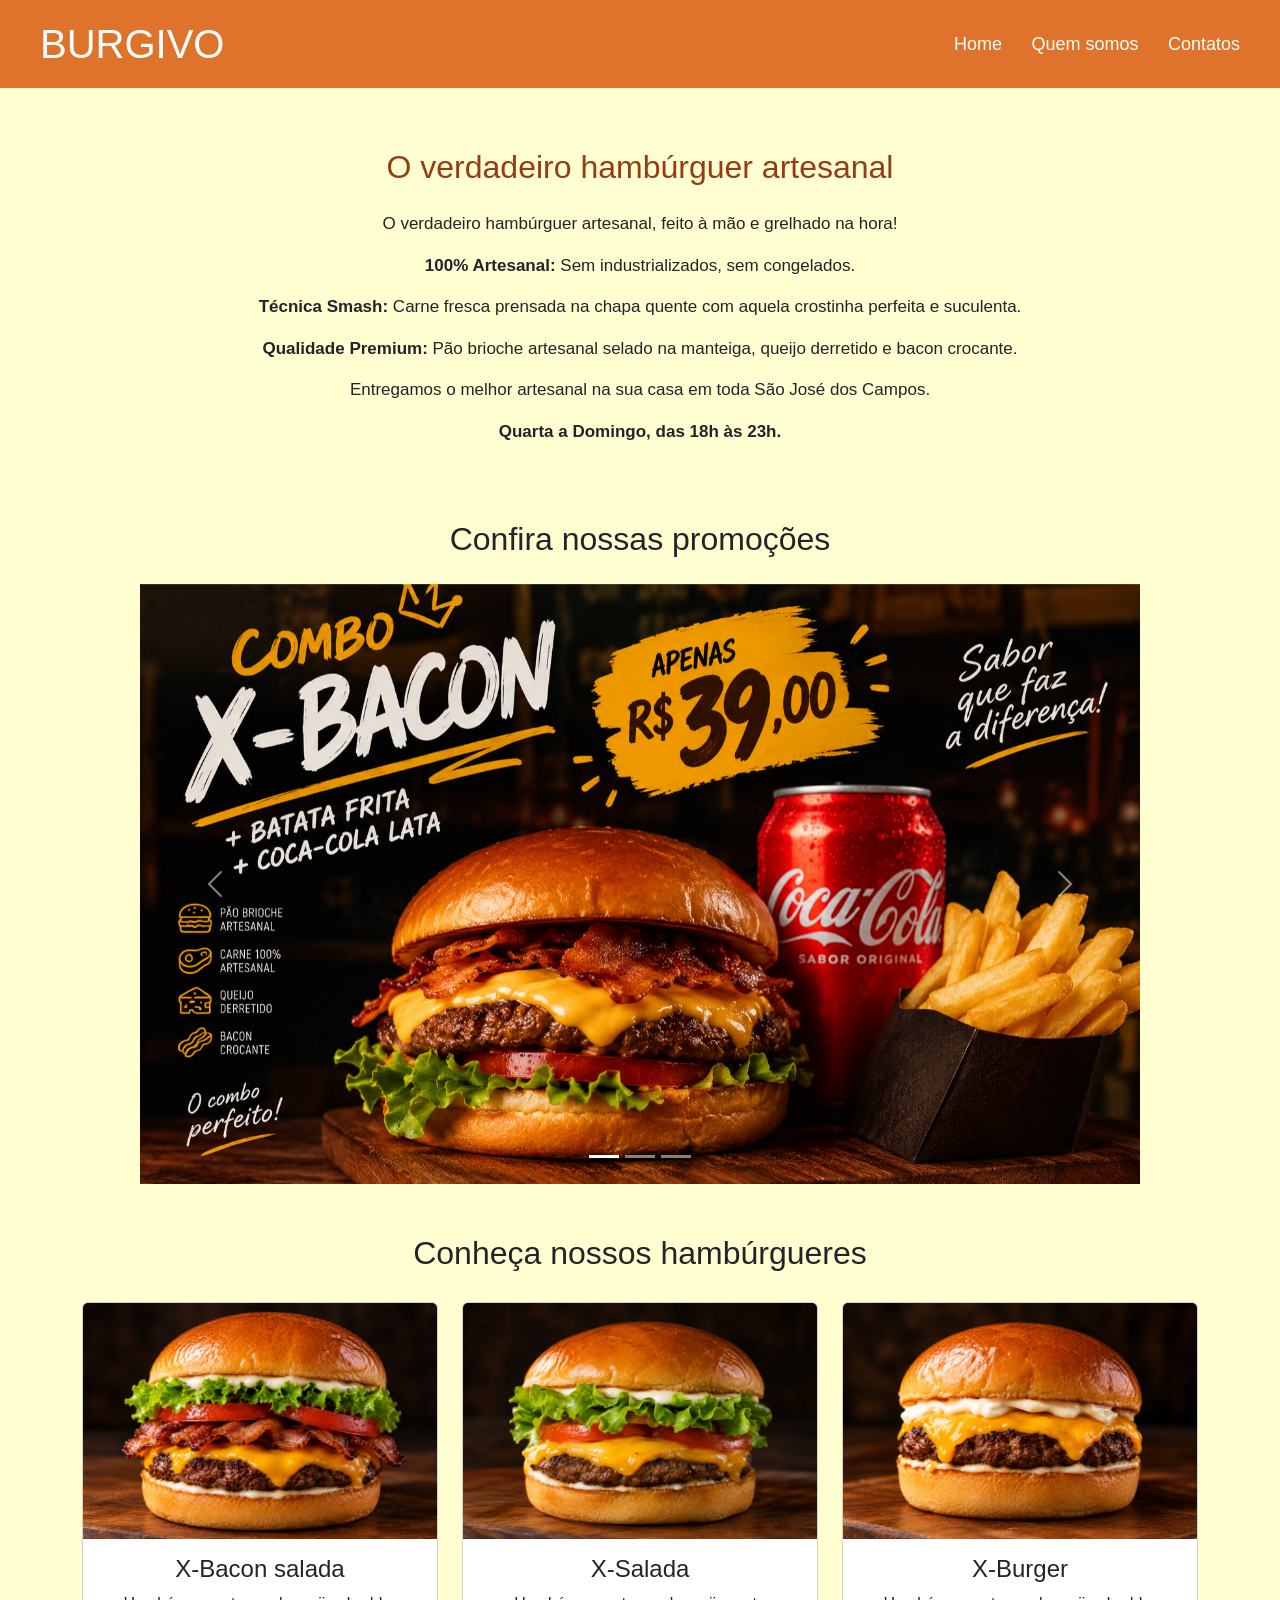
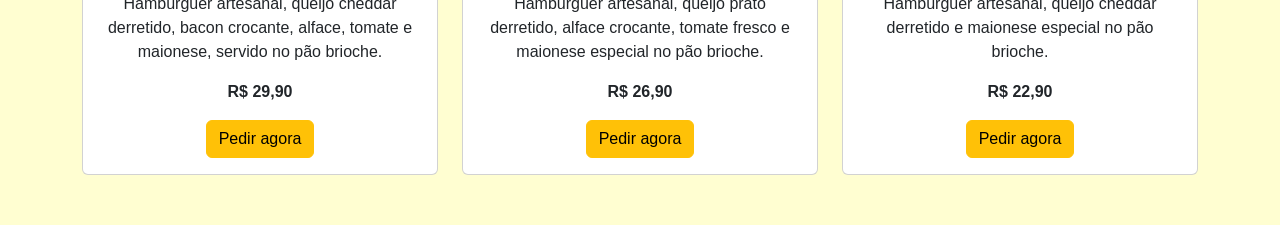
==== commit 2ca6266c: "adicionando imagens e realizando ajustes" ====
--- a/index.html
+++ b/index.html
@@ -5,133 +5,188 @@
 <head>
     <meta charset="UTF-8">
     <meta name="viewport" content="width=device-width, initial-scale=1.0">
+    <title>Hambúrguer artesanal</title>
 
+    <!-- Bootstrap -->
+    <link href="https://cdn.jsdelivr.net/npm/bootstrap@5.3.8/dist/css/bootstrap.min.css" rel="stylesheet">
 
-<title>Hamburgueria</title>
+    <script src="https://cdn.jsdelivr.net/npm/bootstrap@5.3.8/dist/js/bootstrap.bundle.min.js"></script>
 
-<link rel="stylesheet" href="style.css">
-
-<!-- Bootstrap -->
-<link href="https://cdn.jsdelivr.net/npm/bootstrap@5.3.8/dist/css/bootstrap.min.css" rel="stylesheet" >
-
-<script src="https://cdn.jsdelivr.net/npm/bootstrap@5.3.8/dist/js/bootstrap.bundle.min.js"></script>
+    <link rel="stylesheet" href="style.css">
 
 </head>
 
 <body>
+    <header>
+        <div class="logo">
+            <h1>BURGIVO</h1>
+        </div>
 
-<header>
+        <nav>
+            <a href="index.html">Home</a>
+            <a href="quem_somos.html">Quem somos</a>
+            <a href="contatos.html">Contatos</a>
+        </nav>
 
-    <div class="logo">
-        <h1>Hamburgueria Karina</h1>
-    </div>
+    </header>
 
-    <nav>
-        <a href="index.html">Home</a>
-        <a href="quem_somos.html">Quem somos</a>
-        <a href="contatos.html">Contatos</a>
-    </nav>
+    <main>
 
-</header>
+        <section class="apresentacao">
 
+            <h2>O verdadeiro hambúrguer artesanal</h2>
 
-<main>
+            <p>O verdadeiro hambúrguer artesanal, feito à mão e grelhado na hora!</p>
 
-    <section class="apresentacao">
+            <p><strong>100% Artesanal:</strong> Sem industrializados, sem congelados.</p>
 
-        <h2>O verdadeiro hambúrguer artesanal</h2>
+            <p><strong>Técnica Smash:</strong> Carne fresca prensada na chapa quente com aquela crostinha perfeita e
+                suculenta.</p>
 
-        <p>O verdadeiro hambúrguer artesanal, feito à mão e grelhado na hora!</p>
+            <p><strong>Qualidade Premium:</strong> Pão brioche artesanal selado na manteiga, queijo derretido e bacon
+                crocante.</p>
 
-        <p><strong>100% Artesanal:</strong> Sem industrializados, sem congelados.</p>
+            <p>Entregamos o melhor artesanal na sua casa em toda São José dos Campos.</p>
 
-        <p><strong>Técnica Smash:</strong> Carne fresca prensada na chapa quente com aquela crostinha perfeita e suculenta.</p>
+            <p><strong>Quarta a Domingo, das 18h às 23h.</strong></p>
 
-        <p><strong>Qualidade Premium:</strong> Pão brioche artesanal selado na manteiga, queijo derretido e bacon crocante.</p>
+        </section>
 
-        <p>Entregamos o melhor artesanal na sua casa em toda São José dos Campos.</p>
+        <section class="carrossel">
 
-        <p><strong>Quarta a Domingo, das 18h às 23h.</strong></p>
+            <h2>Confira nossas promoções</h2>
 
-    </section>
+            <div id="myCarousel" class="carousel slide" data-bs-ride="carousel">
 
+                <div class="carousel-indicators">
 
-    <section class="carrossel">
+                    <button type="button" data-bs-target="#myCarousel" data-bs-slide-to="0" class="active"></button>
 
-        <h2>Confira nossas promoções</h2>
+                    <button type="button" data-bs-target="#myCarousel" data-bs-slide-to="1"></button>
 
-        <div id="myCarousel" class="carousel slide" data-bs-ride="carousel">
+                    <button type="button" data-bs-target="#myCarousel" data-bs-slide-to="2"></button>
 
-            <div class="carousel-indicators">
+                </div>
 
-                <button type="button" data-bs-target="#myCarousel" data-bs-slide-to="0" class="active"></button>
+                <div class="carousel-inner">
 
-                <button type="button" data-bs-target="#myCarousel" data-bs-slide-to="1"></button>
+                    <div class="carousel-item active">
+                        <img src="./img/carrossel/promo1.png" class="d-block w-100" alt="Promoção de hambúrguer">
+                    </div>
 
-                <button type="button" data-bs-target="#myCarousel" data-bs-slide-to="2"></button>
+                    <div class="carousel-item">
+                        <img src="./img/carrossel/promo2.png" class="d-block w-100" alt="Promoção de hambúrguer">
+                    </div>
+
+                    <div class="carousel-item">
+                        <img src="./img/carrossel/promo3.png" class="d-block w-100" alt="Promoção de hambúrguer">
+                    </div>
+
+                </div>
+
+                <button class="carousel-control-prev" type="button" data-bs-target="#myCarousel" data-bs-slide="prev">
+
+                    <span class="carousel-control-prev-icon"></span>
+
+                </button>
+
+                <button class="carousel-control-next" type="button" data-bs-target="#myCarousel" data-bs-slide="next">
+
+                    <span class="carousel-control-next-icon"></span>
+
+                </button>
 
             </div>
 
+        </section>
 
-            <div class="carousel-inner">
+        <section class="produtos">
+            <h2>Conheça nossos hambúrgueres</h2>
+            <div class="container">
 
-                <div class="carousel-item active">
-                    <img src="./img/promo1.png" class="d-block w-100" alt="Promoção de hambúrguer">
+                <div class="row g-4">
+
+                    <!-- cards -->
+                    <div class="col-md-4">
+                        <div class="card">
+                            <img class="card-img-top" src="./img/burgers/x-bacon_salada.png" alt="X-Bacon salada">
+                            <div class="card-body">
+
+                                <h4 class="card-title">
+                                    X-Bacon salada
+                                </h4>
+
+                                <p class="card-text">
+                                    Hambúrguer artesanal, queijo cheddar derretido, bacon crocante, alface, tomate e maionese, servido no pão brioche.
+                                </p>
+
+                                <p>
+                                    <strong>R$ 29,90</strong>
+                                </p>
+
+                                <a href="#" class="btn btn-warning">
+                                    Pedir agora
+                                </a>
+                            </div>
+                        </div>
+                    </div>
+
+
+                    <div class="col-md-4">
+                        <div class="card">
+                            <img class="card-img-top" src="./img/burgers/x-salada.png" alt="X-Salada">
+                            <div class="card-body">
+
+                                <h4 class="card-title">
+                                    X-Salada
+                                </h4>
+
+                                <p class="card-text">
+                                    Hambúrguer artesanal, queijo prato derretido, alface crocante, tomate fresco e maionese especial no pão brioche.
+                                </p>
+
+                                <p>
+                                    <strong>R$ 26,90</strong>
+                                </p>
+
+                                <a href="#" class="btn btn-warning">
+                                    Pedir agora
+                                </a>
+                            </div>
+                        </div>
+                    </div>
+
+
+                    <div class="col-md-4">
+                        <div class="card">
+                            <img class="card-img-top" src="./img/burgers/x-burger.png" alt="X-Burger">
+                            <div class="card-body">
+
+                                <h4 class="card-title">
+                                    X-Burger
+                                </h4>
+
+                                <p class="card-text">
+                                    Hambúrguer artesanal, queijo cheddar derretido e maionese especial no pão brioche.
+                                </p>
+
+                                <p>
+                                    <strong>R$ 22,90</strong>
+                                </p>
+
+                                <a href="#" class="btn btn-warning">
+                                    Pedir agora
+                                </a>
+                            </div>
+                        </div>
+                    </div>
                 </div>
-
-                <div class="carousel-item">
-                    <img src="./img/promo2.png" class="d-block w-100" alt="Promoção de hambúrguer">
-                </div>
-
-                <div class="carousel-item">
-                    <img src="ny.jpg" class="d-block w-100" alt="Promoção de hambúrguer">
-                </div>
-
             </div>
 
+        </section>
 
-            <button class="carousel-control-prev" type="button" data-bs-target="#myCarousel" data-bs-slide="prev">
-
-                <span class="carousel-control-prev-icon"></span>
-
-            </button>
-
-
-            <button class="carousel-control-next" type="button" data-bs-target="#myCarousel" data-bs-slide="next">
-
-                <span class="carousel-control-next-icon"></span>
-
-            </button>
-
-        </div>
-
-    </section>
-
-
-    <section class="produtos">
-
-        <h2>Conheça nossos hambúrgueres</h2>
-
-        <div class="cards">
-
-            <div>1</div>
-            <div>2</div>
-            <div>3</div>
-            <div>4</div>
-            <div>5</div>
-            <div>6</div>
-            <div>7</div>
-            <div>8</div>
-            <div>9</div>
-            <div>10</div>
-
-        </div>
-
-    </section>
-
-</main>
-```
+    </main>
 
 </body>
 
-</html>
+</html>
--- a/style.css
+++ b/style.css
@@ -16,11 +16,11 @@
 
 h1 {
 margin: 0;
-color: white;
+color: rgb(255, 255, 255);
 }
 
 nav a {
-color: white;
+color: rgb(255, 255, 255);
 text-decoration: none;
 margin-left: 25px;
 font-size: 18px;
@@ -62,7 +62,7 @@
 }
 
 .carrossel img {
-height: 400px;
+height: 600px;
 object-fit: cover;
 }
 
@@ -90,7 +90,7 @@
 background-color: rgb(255, 239, 180);
 border: 3px solid brown;
 width: 180px;
-height: 150px;
+height: 230px;
 border-radius: 20px;
 
 display: flex;
@@ -106,3 +106,4 @@
 .cards div:hover {
 transform: scale(1.03);
 }
+
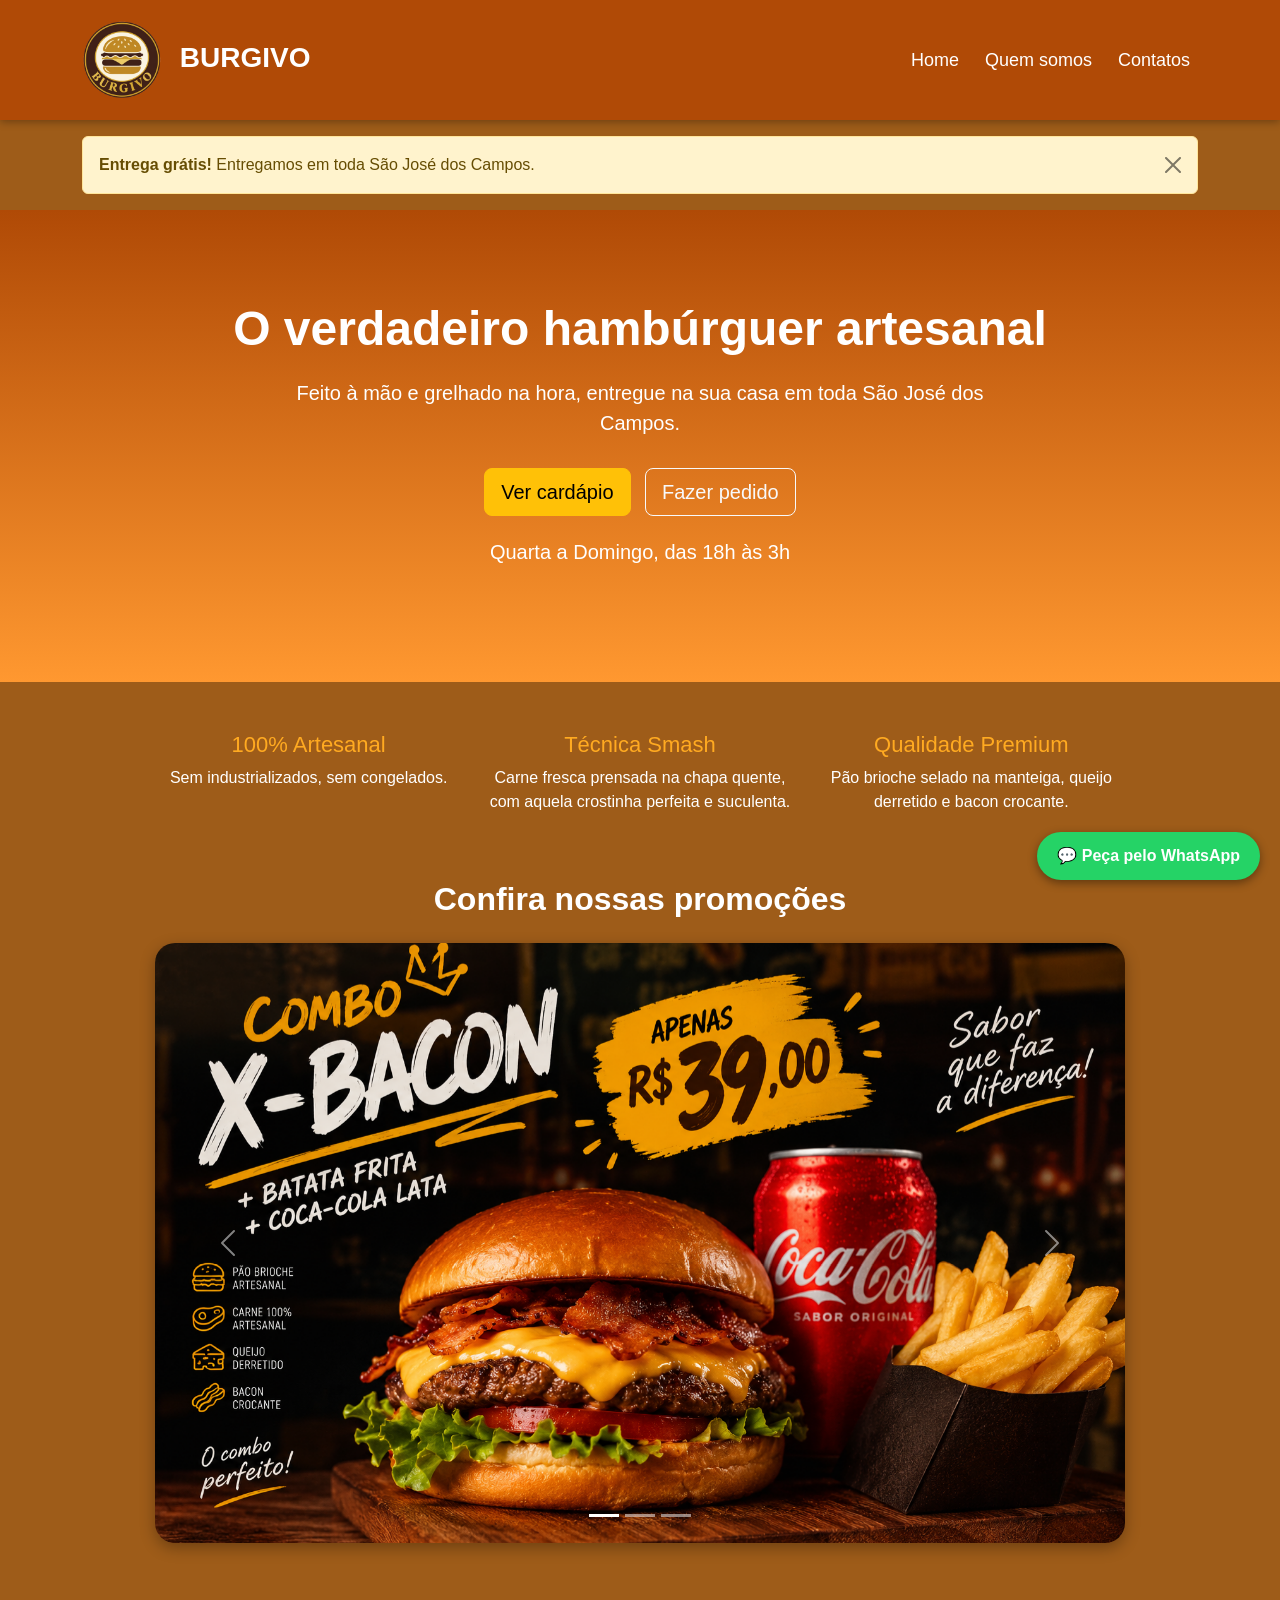
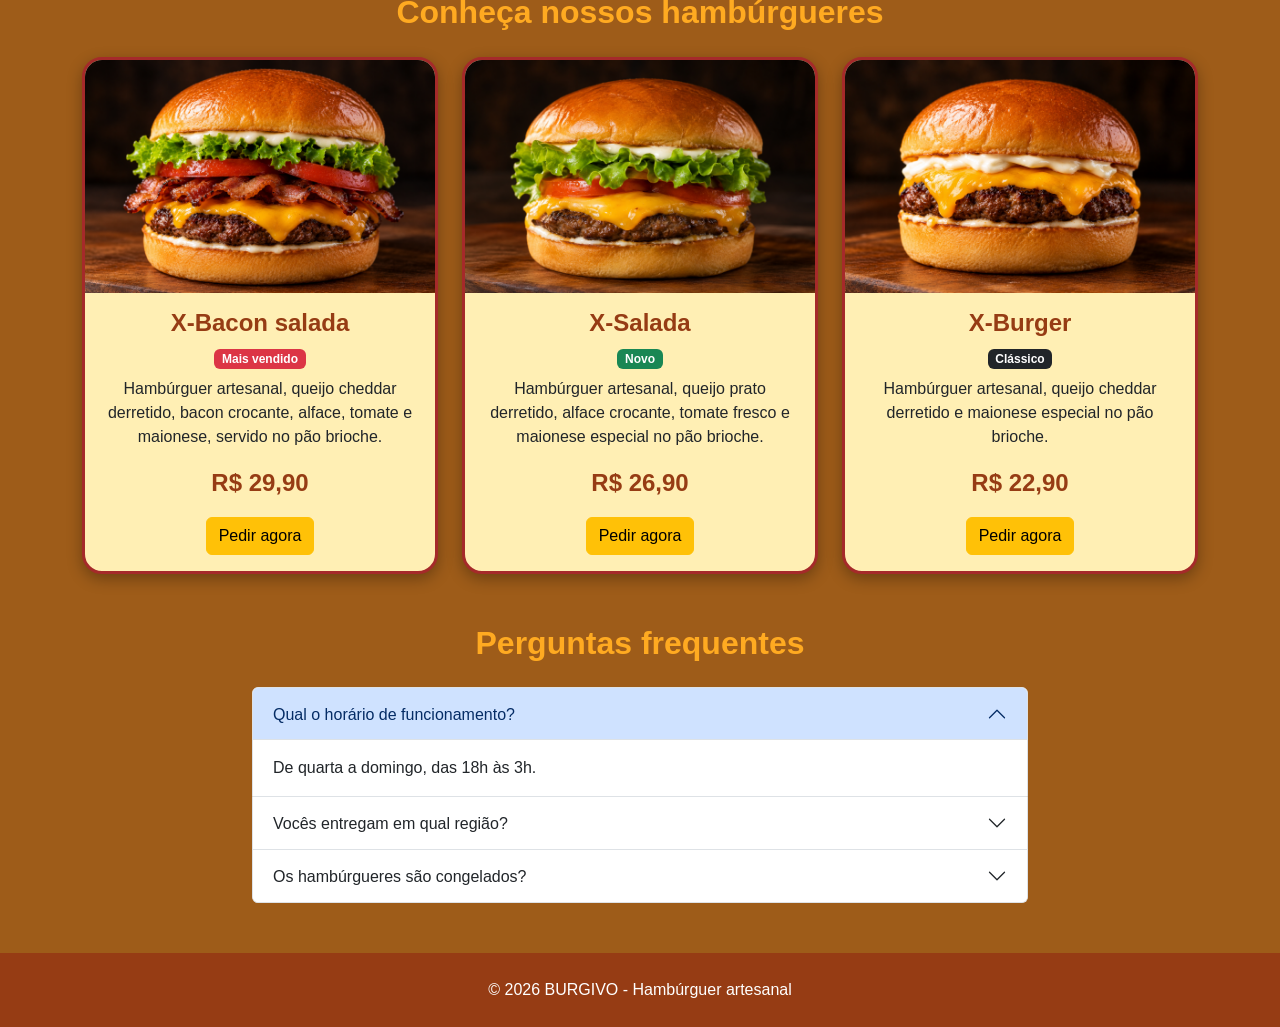
==== commit e152bcfb: "finalização da atv 2" ====
--- a/index.html
+++ b/index.html
@@ -1,56 +1,78 @@
 <!DOCTYPE html>
-
 <html lang="pt-br">
 
 <head>
     <meta charset="UTF-8">
     <meta name="viewport" content="width=device-width, initial-scale=1.0">
-    <title>Hambúrguer artesanal</title>
+    <title>BURGIVO - Hambúrguer artesanal</title>
 
     <!-- Bootstrap -->
     <link href="https://cdn.jsdelivr.net/npm/bootstrap@5.3.8/dist/css/bootstrap.min.css" rel="stylesheet">
-
-    <script src="https://cdn.jsdelivr.net/npm/bootstrap@5.3.8/dist/js/bootstrap.bundle.min.js"></script>
-
     <link rel="stylesheet" href="style.css">
-
 </head>
 
 <body>
+
+    <!-- 1) NAVBAR: vira o botão "hambúrguer" no celular -->
     <header>
-        <div class="logo">
-            <h1>BURGIVO</h1>
+        <nav class="navbar navbar-expand-md navbar-dark">
+            <div class="container">
+                <a class="navbar-brand" href="index.html">
+                    <img src="./img/logo.png" alt="Logo BURGIVO" class="logo">
+                    BURGIVO
+                </a>
+
+                <button class="navbar-toggler" type="button" data-bs-toggle="collapse" data-bs-target="#menu">
+                    <span class="navbar-toggler-icon"></span>
+                </button>
+
+                <div class="collapse navbar-collapse" id="menu">
+                    <ul class="navbar-nav ms-auto">
+                        <li class="nav-item"><a class="nav-link" href="index.html">Home</a></li>
+                        <li class="nav-item"><a class="nav-link" href="quem_somos.html">Quem somos</a></li>
+                        <li class="nav-item"><a class="nav-link" href="contatos.html">Contatos</a></li>
+                    </ul>
+                </div>
+            </div>
+        </nav>
+    </header>
+
+    <main>
+
+        <div class="container mt-3">
+            <div class="alert alert-warning alert-dismissible fade show">
+                <strong>Entrega grátis!</strong> Entregamos em toda São José dos Campos.
+                <button type="button" class="btn-close" data-bs-dismiss="alert"></button>
+            </div>
         </div>
 
-        <nav>
-            <a href="index.html">Home</a>
-            <a href="quem_somos.html">Quem somos</a>
-            <a href="contatos.html">Contatos</a>
-        </nav>
-
-    </header>
-
-    <main>
-
-        <section class="apresentacao">
-
-            <h2>O verdadeiro hambúrguer artesanal</h2>
-
-            <p>O verdadeiro hambúrguer artesanal, feito à mão e grelhado na hora!</p>
-
-            <p><strong>100% Artesanal:</strong> Sem industrializados, sem congelados.</p>
-
-            <p><strong>Técnica Smash:</strong> Carne fresca prensada na chapa quente com aquela crostinha perfeita e
-                suculenta.</p>
-
-            <p><strong>Qualidade Premium:</strong> Pão brioche artesanal selado na manteiga, queijo derretido e bacon
-                crocante.</p>
-
-            <p>Entregamos o melhor artesanal na sua casa em toda São José dos Campos.</p>
-
-            <p><strong>Quarta a Domingo, das 18h às 23h.</strong></p>
-
-        </section>
+
+        <section class="hero">
+            <h1>O verdadeiro hambúrguer artesanal</h1>
+            <p>Feito à mão e grelhado na hora, entregue na sua casa em toda São José dos Campos.</p>
+            <a href="#cardapio" class="btn btn-warning btn-lg">Ver cardápio</a>
+            <a href="contatos.html" class="btn btn-outline-light btn-lg">Fazer pedido</a>
+            <p class="mt-3">Quarta a Domingo, das 18h às 3h</p>
+        </section>
+
+        <section class="diferenciais">
+            <div class="row g-4">
+                <div class="col-12 col-md-4">
+                    <h3>100% Artesanal</h3>
+                    <p>Sem industrializados, sem congelados.</p>
+                </div>
+                <div class="col-12 col-md-4">
+                    <h3>Técnica Smash</h3>
+                    <p>Carne fresca prensada na chapa quente, com aquela crostinha perfeita e suculenta.</p>
+                </div>
+                <div class="col-12 col-md-4">
+                    <h3>Qualidade Premium</h3>
+                    <p>Pão brioche selado na manteiga, queijo derretido e bacon crocante.</p>
+                </div>
+            </div>
+        </section>
+
+
 
         <section class="carrossel">
 
@@ -59,134 +81,178 @@
             <div id="myCarousel" class="carousel slide" data-bs-ride="carousel">
 
                 <div class="carousel-indicators">
-
                     <button type="button" data-bs-target="#myCarousel" data-bs-slide-to="0" class="active"></button>
-
                     <button type="button" data-bs-target="#myCarousel" data-bs-slide-to="1"></button>
-
                     <button type="button" data-bs-target="#myCarousel" data-bs-slide-to="2"></button>
-
                 </div>
 
                 <div class="carousel-inner">
-
                     <div class="carousel-item active">
                         <img src="./img/carrossel/promo1.png" class="d-block w-100" alt="Promoção de hambúrguer">
                     </div>
-
                     <div class="carousel-item">
                         <img src="./img/carrossel/promo2.png" class="d-block w-100" alt="Promoção de hambúrguer">
                     </div>
-
                     <div class="carousel-item">
                         <img src="./img/carrossel/promo3.png" class="d-block w-100" alt="Promoção de hambúrguer">
                     </div>
-
                 </div>
 
                 <button class="carousel-control-prev" type="button" data-bs-target="#myCarousel" data-bs-slide="prev">
-
                     <span class="carousel-control-prev-icon"></span>
-
                 </button>
 
                 <button class="carousel-control-next" type="button" data-bs-target="#myCarousel" data-bs-slide="next">
-
                     <span class="carousel-control-next-icon"></span>
-
                 </button>
 
             </div>
 
         </section>
 
-        <section class="produtos">
+
+
+        <section class="produtos" id="cardapio">
             <h2>Conheça nossos hambúrgueres</h2>
+
             <div class="container">
-
                 <div class="row g-4">
 
-                    <!-- cards -->
-                    <div class="col-md-4">
+                    <div class="col-12 col-md-4">
                         <div class="card">
                             <img class="card-img-top" src="./img/burgers/x-bacon_salada.png" alt="X-Bacon salada">
                             <div class="card-body">
-
-                                <h4 class="card-title">
-                                    X-Bacon salada
-                                </h4>
-
+                                <h4 class="card-title">X-Bacon salada</h4>
+                                <span class="badge bg-danger mb-2">Mais vendido</span>
                                 <p class="card-text">
-                                    Hambúrguer artesanal, queijo cheddar derretido, bacon crocante, alface, tomate e maionese, servido no pão brioche.
+                                    Hambúrguer artesanal, queijo cheddar derretido, bacon crocante, alface, tomate e
+                                    maionese, servido no pão brioche.
                                 </p>
-
-                                <p>
-                                    <strong>R$ 29,90</strong>
-                                </p>
-
-                                <a href="#" class="btn btn-warning">
-                                    Pedir agora
-                                </a>
+                                <p><strong>R$ 29,90</strong></p>
+                                <a href="contatos.html#pedido" class="btn btn-warning">Pedir agora</a>
                             </div>
                         </div>
                     </div>
 
-
-                    <div class="col-md-4">
+                    <div class="col-12 col-md-4">
                         <div class="card">
                             <img class="card-img-top" src="./img/burgers/x-salada.png" alt="X-Salada">
                             <div class="card-body">
-
-                                <h4 class="card-title">
-                                    X-Salada
-                                </h4>
-
+                                <h4 class="card-title">X-Salada</h4>
+                                <span class="badge bg-success mb-2">Novo</span>
                                 <p class="card-text">
-                                    Hambúrguer artesanal, queijo prato derretido, alface crocante, tomate fresco e maionese especial no pão brioche.
+                                    Hambúrguer artesanal, queijo prato derretido, alface crocante, tomate fresco e
+                                    maionese especial no pão brioche.
                                 </p>
-
-                                <p>
-                                    <strong>R$ 26,90</strong>
-                                </p>
-
-                                <a href="#" class="btn btn-warning">
-                                    Pedir agora
-                                </a>
+                                <p><strong>R$ 26,90</strong></p>
+                                <a href="contatos.html#pedido" class="btn btn-warning">Pedir agora</a>
                             </div>
                         </div>
                     </div>
 
-
-                    <div class="col-md-4">
+                    <div class="col-12 col-md-4">
                         <div class="card">
                             <img class="card-img-top" src="./img/burgers/x-burger.png" alt="X-Burger">
                             <div class="card-body">
-
-                                <h4 class="card-title">
-                                    X-Burger
-                                </h4>
-
+                                <h4 class="card-title">X-Burger</h4>
+                                <span class="badge bg-dark mb-2">Clássico</span>
                                 <p class="card-text">
                                     Hambúrguer artesanal, queijo cheddar derretido e maionese especial no pão brioche.
                                 </p>
-
-                                <p>
-                                    <strong>R$ 22,90</strong>
-                                </p>
-
-                                <a href="#" class="btn btn-warning">
-                                    Pedir agora
-                                </a>
+                                <p><strong>R$ 22,90</strong></p>
+                                <a href="contatos.html#pedido" class="btn btn-warning">Pedir agora</a>
                             </div>
                         </div>
                     </div>
-                </div>
-            </div>
-
+
+                </div>
+            </div>
+        </section>
+
+
+
+        <section class="perguntas container">
+            <h2 class="text-center">Perguntas frequentes </h2>
+
+            <div class="accordion" id="faq">
+
+                <div class="accordion-item">
+                    <h3 class="accordion-header">
+                        <button class="accordion-button" type="button" data-bs-toggle="collapse"
+                            data-bs-target="#pergunta1">
+                            Qual o horário de funcionamento?
+                        </button>
+                    </h3>
+                    <div id="pergunta1" class="accordion-collapse collapse show" data-bs-parent="#faq">
+                        <div class="accordion-body">De quarta a domingo, das 18h às 3h.</div>
+                    </div>
+                </div>
+
+                <div class="accordion-item">
+                    <h3 class="accordion-header">
+                        <button class="accordion-button collapsed" type="button" data-bs-toggle="collapse"
+                            data-bs-target="#pergunta2">
+                            Vocês entregam em qual região?
+                        </button>
+                    </h3>
+                    <div id="pergunta2" class="accordion-collapse collapse" data-bs-parent="#faq">
+                        <div class="accordion-body">Entregamos em toda São José dos Campos.</div>
+                    </div>
+                </div>
+
+                <div class="accordion-item">
+                    <h3 class="accordion-header">
+                        <button class="accordion-button collapsed" type="button" data-bs-toggle="collapse"
+                            data-bs-target="#pergunta3">
+                            Os hambúrgueres são congelados?
+                        </button>
+                    </h3>
+                    <div id="pergunta3" class="accordion-collapse collapse" data-bs-parent="#faq">
+                        <div class="accordion-body">Não! Moldamos as carnes todos os dias e grelhamos na hora.</div>
+                    </div>
+                </div>
+
+            </div>
         </section>
 
     </main>
 
+
+
+
+    <a href="https://wa.me/5512911112222" class="whatsapp" target="_blank">💬 Peça pelo WhatsApp</a>
+
+    <footer>
+        <p class="mb-0">© 2026 BURGIVO - Hambúrguer artesanal</p>
+    </footer>
+
+
+
+    <div class="modal fade" id="modalPedido">
+        <div class="modal-dialog modal-dialog-centered">
+            <div class="modal-content">
+
+                <div class="modal-header">
+                    <h4 class="modal-title">Faça seu pedido</h4>
+                    <button type="button" class="btn-close" data-bs-dismiss="modal"></button>
+                </div>
+
+                <div class="modal-body">
+                    <p>Chame a gente no WhatsApp: <strong>(12) 91111-2222</strong></p>
+                    <p>Atendemos de quarta a domingo, das 18h às 3h.</p>
+                </div>
+
+                <div class="modal-footer">
+                    <a href="contatos.html" class="btn btn-warning">Ver contatos</a>
+                    <button type="button" class="btn btn-secondary" data-bs-dismiss="modal">Fechar</button>
+                </div>
+
+            </div>
+        </div>
+    </div>
+
+    <!-- menu, carrossel, modal e accordion -->
+    <script src="https://cdn.jsdelivr.net/npm/bootstrap@5.3.8/dist/js/bootstrap.bundle.min.js"></script>
 </body>
 
 </html>
--- a/style.css
+++ b/style.css
@@ -1,109 +1,254 @@
+/* GERAL */
+
+html {
+    scroll-behavior: smooth;
+}
+
 body {
-background-color: rgb(255, 254, 209);
-margin: 0;
-font-family: Arial, sans-serif;
-}
-
-/* CABEÇALHO */
+    color: white;
+    background-color: rgb(158, 92, 25);
+    margin: 0;
+    font-family: Arial, sans-serif;
+}
+
+h2 {
+    color:rgb(255, 170, 33);
+    margin-bottom: 25px;
+    font-weight: bold;
+}
+
+
+
+
 
 header {
-background-color: rgb(223, 115, 43);
-display: flex;
-justify-content: space-between;
-align-items: center;
-padding: 20px 40px;
-}
-
-h1 {
-margin: 0;
-color: rgb(255, 255, 255);
-}
-
-nav a {
-color: rgb(255, 255, 255);
-text-decoration: none;
-margin-left: 25px;
-font-size: 18px;
-}
-
-nav a:hover {
-text-decoration: underline;
-}
-
-/* APRESENTAÇÃO */
-
-.apresentacao {
-text-align: center;
-max-width: 900px;
-margin: 40px auto;
-padding: 20px;
-}
-
-.apresentacao h2 {
-color: rgb(150, 60, 20);
-margin-bottom: 25px;
-}
-
-.apresentacao p {
-font-size: 17px;
-line-height: 1.5;
-}
-
-/* CARROSSEL */
+    position: sticky;
+    top: 0;
+    z-index: 10;
+    box-shadow: 0 2px 8px rgba(0, 0, 0, 0.3);
+}
+
+.navbar {
+    background-color: rgb(176, 74, 6);
+    padding: 15px 0;
+}
+
+.navbar-brand {
+    font-size: 28px;
+    font-weight: bold;
+    color: white;
+}
+
+.logo {
+    height: 80px;
+    margin-right: 10px;
+    vertical-align: middle;
+}
+
+.nav-link {
+    color: white;
+    font-size: 18px;
+    margin-left: 10px;
+}
+
+.nav-link:hover {
+    text-decoration: underline;
+    color: white;
+}
+
+
+.hero {
+    background: linear-gradient(rgb(176, 74, 6), rgb(255, 152, 48));
+    color: white;
+    text-align: center;
+    padding: 90px 20px;
+}
+
+.hero h1 {
+    font-size: 48px;
+    font-weight: bold;
+    margin-bottom: 20px;
+}
+
+.hero p {
+    font-size: 20px;
+    max-width: 700px;
+    margin: 0 auto 25px auto;
+}
+
+.hero .btn {
+    margin: 5px;
+}
+
+
+
+
+
+.diferenciais {
+    color: white;
+    text-align: center;
+    max-width: 1000px;
+    margin: 50px auto;
+    padding: 0 15px;
+}
+
+
+.diferenciais h3 {
+    color: rgb(255, 170, 33);
+    font-size: 22px;
+}
+
+
+
+
 
 .carrossel {
-max-width: 1000px;
-margin: 40px auto;
+    max-width: 1000px;
+    margin: 40px auto;
+    padding: 0 15px;
 }
 
 .carrossel h2 {
-text-align: center;
-margin-bottom: 25px;
+    color: white;
+    text-align: center;
+}
+
+.carrossel .carousel {
+    border-radius: 20px;
+    overflow: hidden;
+    box-shadow: 0 5px 15px rgba(0, 0, 0, 0.3);
 }
 
 .carrossel img {
-height: 600px;
-object-fit: cover;
-}
-
-/* PRODUTOS */
+    height: 600px;
+    object-fit: cover;
+}
+
+
+
+
 
 .produtos {
-text-align: center;
-margin: 50px auto;
-}
-
-.produtos h2 {
-margin-bottom: 30px;
-}
-
-.cards {
-display: flex;
-justify-content: center;
-flex-wrap: wrap;
-max-width: 1000px;
-margin: auto;
-gap: 20px;
-}
-
-.cards div {
-background-color: rgb(255, 239, 180);
-border: 3px solid brown;
-width: 180px;
-height: 230px;
-border-radius: 20px;
-
-display: flex;
-justify-content: center;
-align-items: center;
-
-font-size: 25px;
-
-}
-
-/* EFEITO NOS CARDS */
-
-.cards div:hover {
-transform: scale(1.03);
-}
-
+    text-align: center;
+    margin: 50px auto;
+}
+
+.card {
+    background-color: rgb(255, 239, 180);
+    border: 3px solid brown;
+    border-radius: 20px;
+    height: 100%;
+    box-shadow: 0 5px 15px rgba(0, 0, 0, 0.3);
+    transition: 0.3s;
+}
+
+.card:hover {
+    transform: scale(1.03);
+}
+
+.card img {
+    border-radius: 17px 17px 0 0;
+}
+
+.card-title {
+    color: rgb(150, 60, 20);
+    font-weight: bold;
+}
+
+.card strong {
+    color: rgb(150, 60, 20);
+    font-size: 24px;
+}
+
+
+
+
+.perguntas {
+    max-width: 800px;
+    margin: 50px auto;
+}
+
+
+
+
+.list-group-item {
+    background-color: rgb(255, 239, 180);
+}
+
+.list-group-item:hover {
+    background-color: rgb(255, 225, 140);
+}
+
+.btn-enviar {
+    background-color: rgb(223, 115, 43);
+    color: white;
+}
+
+.btn-enviar:hover {
+    background-color: rgb(150, 60, 20);
+    color: white;
+}
+
+
+
+/* botao do whats */
+
+.whatsapp {
+    position: fixed;
+    bottom: 20px;
+    right: 20px;
+    z-index: 20;
+    background-color: rgb(37, 211, 102);
+    color: white;
+    font-weight: bold;
+    text-decoration: none;
+    padding: 12px 20px;
+    border-radius: 30px;
+    box-shadow: 0 3px 10px rgba(0, 0, 0, 0.4);
+}
+
+.whatsapp:hover {
+    background-color: rgb(30, 170, 80);
+    color: white;
+}
+
+
+
+/* rodape */
+
+footer {
+    background-color: rgb(150, 60, 20);
+    color: white;
+    text-align: center;
+    padding: 25px;
+    margin-top: 50px;
+}
+
+
+
+/* ajudte para celular */
+
+@media (max-width: 768px) {
+
+    .hero {
+        padding: 50px 15px;
+    }
+
+    .hero h1 {
+        font-size: 30px;
+    }
+
+    .hero p {
+        font-size: 17px;
+    }
+
+    .carrossel img {
+        height: 250px;
+    }
+
+    .whatsapp {
+        padding: 10px 15px;
+        font-size: 14px;
+    }
+
+}
